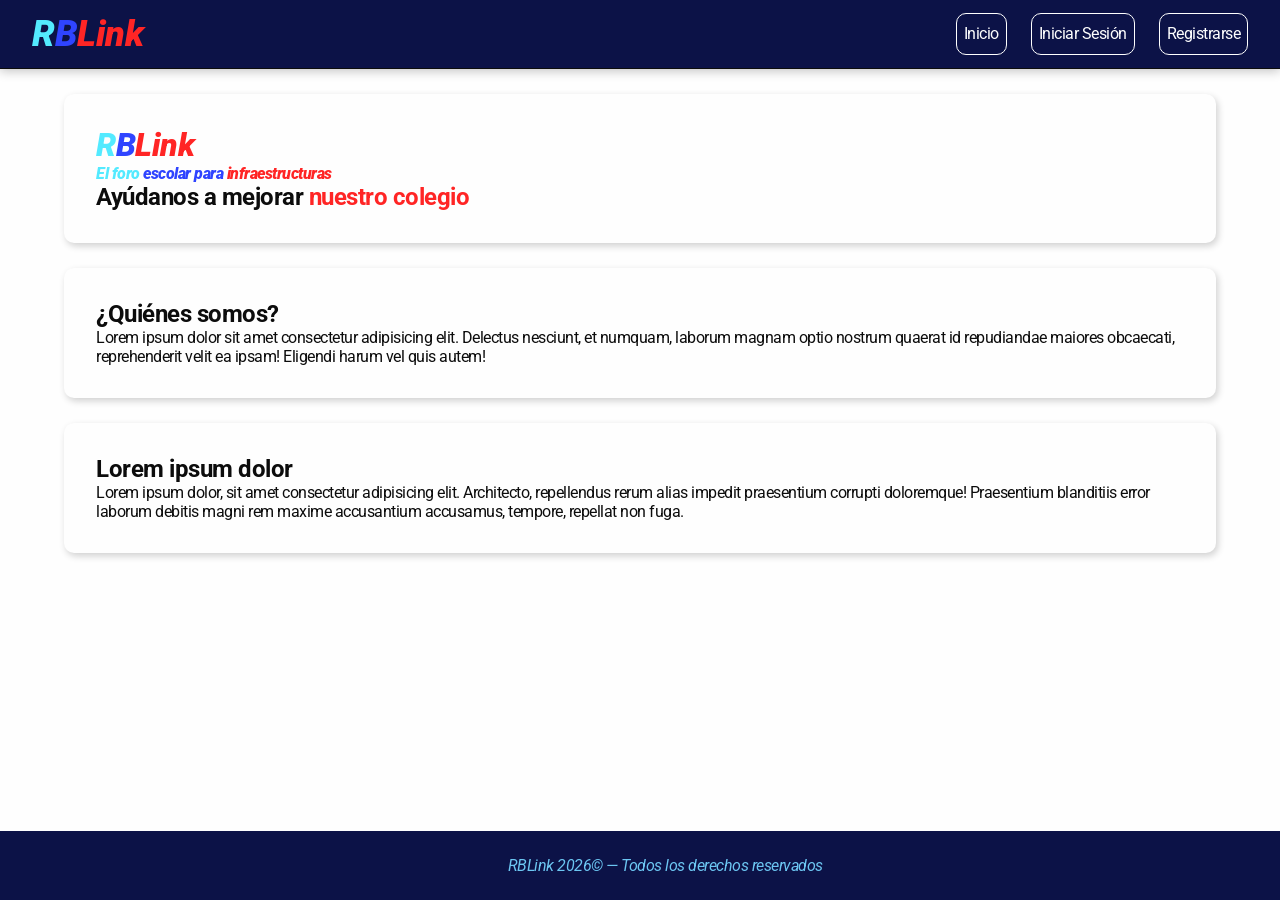
==== index.html @ 2a509251 "By LevinArevaloo7" ====
<!DOCTYPE html>
<html lang="es">
	<head>
		<meta charset="UTF-8">
		<meta name="viewport" content="width=device-width, initial-scale=1.0">
		<meta name="description" content="La plataforma definitiva para avisos de infraestructura.">
		<title>RBLink | La web definitiva</title>
		<link rel="stylesheet" href="https://fonts.googleapis.com/css2?family=Material+Symbols+Outlined:opsz,wght,FILL,GRAD@20..48,100..700,0..1,-50..200&icon_names=chat_info" />
		<link rel="stylesheet" href="/static/css/animations.css">
		<link rel="stylesheet" href="/static/css/colorset.css">
		<link rel="stylesheet" href="/static/css/style.css">
	</head>
	<body>
		<nav>
			<a href="#" class="name"><span class="rblink"><span class="r">R</span><span class="b">B</span><span class="link">Link</span></span></a>
			<div>
				<a href="#">Inicio</a>
				<a href="/login">Iniciar Sesión</a>
				<a href="/registro">Registrarse</a>
			</div>
		</nav>
		<header>
			<h1 class="nameH"><span class="rblink"><span class="r">R</span><span class="b">B</span><span class="link">Link</span></span>
			</h1>
			<h4><span class="rblink"><span class="r">El foro </span><span class="b">escolar para </span><span class="link">infraestructuras</span></span>
			</h4>
			<h2>Ayúdanos a mejorar <span>nuestro colegio</span></h2>
		</header>
		<section>
			<h2>¿Quiénes somos?</h2>
			<p>Lorem ipsum dolor sit amet consectetur adipisicing elit. Delectus nesciunt, et numquam, laborum magnam optio nostrum quaerat id repudiandae maiores obcaecati, reprehenderit velit ea ipsam! Eligendi harum vel quis autem!</p>
		</section>
		<section>
			<h2>Lorem ipsum dolor</h2>
			<p>Lorem ipsum dolor, sit amet consectetur adipisicing elit. Architecto, repellendus rerum alias impedit praesentium corrupti doloremque! Praesentium blanditiis error laborum debitis magni rem maxime accusantium accusamus, tempore, repellat non fuga.</p>
		</section>
		<footer>RBLink 2026&copy; — Todos los derechos reservados</footer>
	</body>
</html>
---- static/css/animations.css ----
@keyframes r {
	from {transform: translate(-15px, -25px) rotate(45deg) scale(0.45); filter: blur(15px);}
}

@keyframes b {
	from {transform: translate(05px, -25px) rotate(-30deg) scale(0.45); filter: blur(15px);}
}

@keyframes link {
	from {transform: translate(25px, -25px) rotate(-50deg) scale(0.45); filter: blur(15px);} 
}

@keyframes header {
	from {transform: translate(-75px, -20px) scale(0.5); filter: brightness(750%) blur(25px);}
}


nav .name {
	display: inline-block;
	position: relative;
	animation: header 2s cubic-bezier(.72,.47,.2,.89);
}

.nameH .rblink .r {
	display: inline-block;
	position: relative;
	animation: r 2s cubic-bezier(.83,.32,.06,.97);
}

.nameH .rblink .b {
	display: inline-block;
	position: relative;
	animation: b 2s cubic-bezier(.83,.32,.06,.97);
}

.nameH .rblink .link {
	display: inline-block;
	position: relative;
	animation: link 2s cubic-bezier(.83,.32,.06,.97);
}
---- static/css/colorset.css ----
:root {
	--w         : #fefefe;
	--b         : #0c0c0c;
	--rojo      : #ff2525;
	--azul      : #2f44ff;
	--celeste   : #53eaff;
	--azulfondo : #0c1247;
	--rojop     : #ffb0b0;
	--gris      : #606060;
	--celeste2  : #6cc6f2;
	--azulbb    : #6184e2;
}

* {
	color: var(--b);
}

body {
	background-color: var(--w);
}

nav {
	background-color: var(--azulfondo);
	box-shadow: 0px 2px 10px #0c0c0c40;
}

nav a {
	color: var(--w);
}

.r {
	color: var(--celeste);
}

.b {
	color: var(--azul);
}

.link {
	color: var(--rojo);
}

nav div a {
	border: 1px solid;
}

nav div a:hover {
	border: 1px solid;
	background-color: var(--azul);
	color: var(--w);
}

header, section {
	background-color: var(--w);
	box-shadow: 2px 3px 7px #0c0c0c30;
}

header h2 span {
	color: var(--rojo);
}

.input::placeholder, select:invalid, select:valid, option {
  color: var(--celeste2);
}

.input:focus,
.select:focus {
  outline: 2px solid var(--celeste2);
  border-color: transparent;
}

footer {
	background-color: var(--azulfondo);
	color: var(--celeste2);
}
---- static/css/style.css ----
@import url('https://fonts.googleapis.com/css2?family=Roboto:ital,wght@0,100..900;1,100..900&display=swap');

* {
	margin: 0;
	padding: 0;
	text-decoration: none;
	transition: all .2s;
	font-family: roboto, sans-serif;
	letter-spacing: -0.5px;
}

.material-symbols-outlined {
  font-variation-settings:
  'FILL' 0,
  'wght' 600,
  'GRAD' 0,
  'opsz' 48
}

nav {
	display: flex;
	justify-content: space-between;
	padding: 1% 2.5%;
	border-bottom: 1px solid #0c0c0c;
}

nav .name {
	display: flex;
	align-items: center;
	font-size: 36px;
}

nav div {
	display: flex;
	gap: 24px;
}

nav div a {
	padding: 7.5px;
	border-radius: 10px;
	align-content: center;
	font-size: 16px;
	padding: 7px;
}

.rblink {
	font-style: italic;
	font-weight: 900;
	-webkit-user-select: none;
	user-select: none;
}

header, section {
	padding: 2.5%;
	width: 85%;
	margin: 25px auto;
	border-radius: 10px;
}

footer {
	font-style: italic;
	padding: 25px;
	position: fixed;
	width: 100%;
	bottom: 0px;
	text-align: center;
}
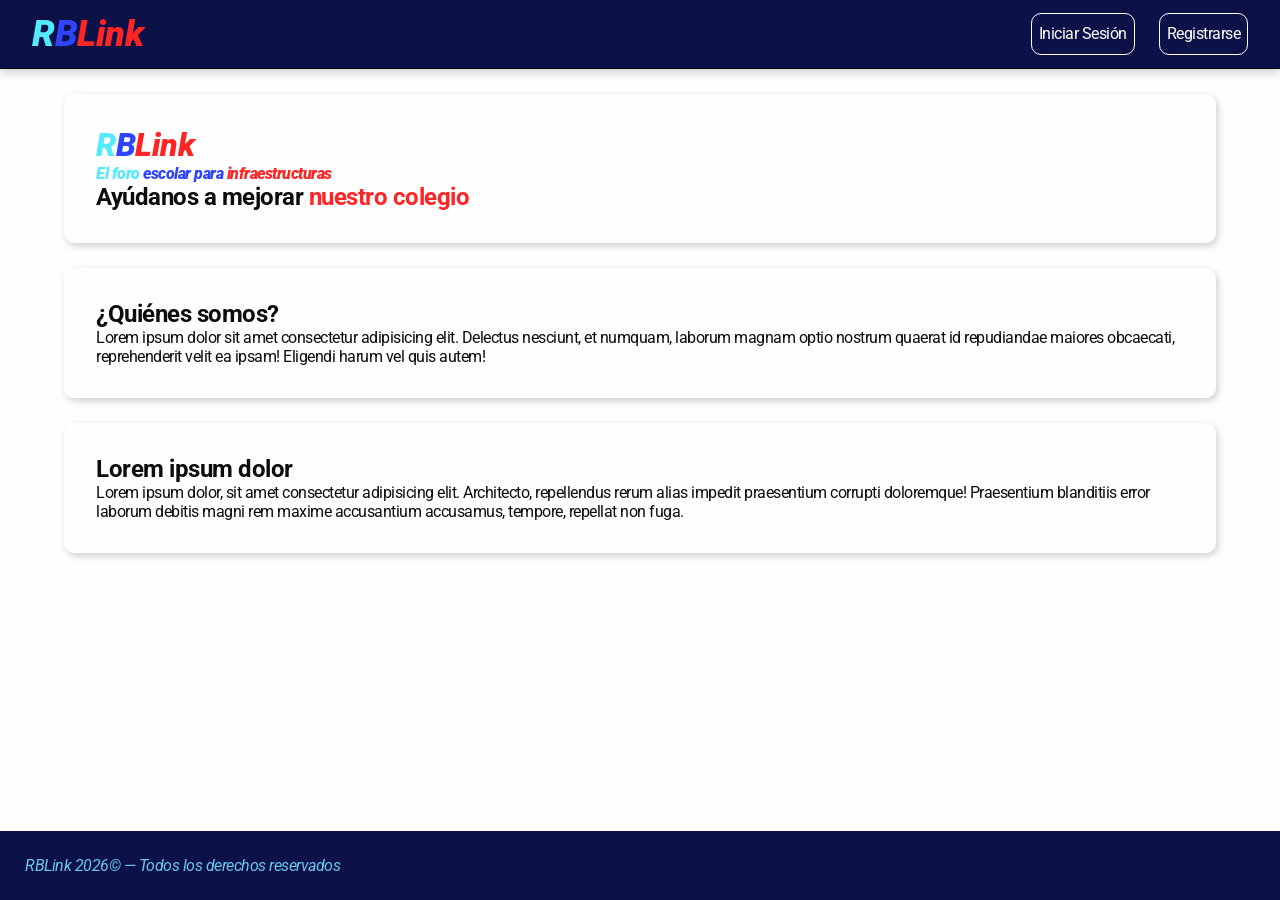
==== commit f304628e: "Saray y los cambios dramáticos" ====
--- a/index.html
+++ b/index.html
@@ -14,7 +14,6 @@
 		<nav>
 			<a href="#" class="name"><span class="rblink"><span class="r">R</span><span class="b">B</span><span class="link">Link</span></span></a>
 			<div>
-				<a href="#">Inicio</a>
 				<a href="/login">Iniciar Sesión</a>
 				<a href="/registro">Registrarse</a>
 			</div>
--- a/static/css/animations.css
+++ b/static/css/animations.css
@@ -18,23 +18,23 @@
 nav .name {
 	display: inline-block;
 	position: relative;
-	animation: header 2s cubic-bezier(.72,.47,.2,.89);
+	animation: header 1s cubic-bezier(.72,.47,.2,.89);
 }
 
 .nameH .rblink .r {
 	display: inline-block;
 	position: relative;
-	animation: r 2s cubic-bezier(.83,.32,.06,.97);
+	animation: r 1s cubic-bezier(.83,.32,.06,.97);
 }
 
 .nameH .rblink .b {
 	display: inline-block;
 	position: relative;
-	animation: b 2s cubic-bezier(.83,.32,.06,.97);
+	animation: b 1s cubic-bezier(.83,.32,.06,.97);
 }
 
 .nameH .rblink .link {
 	display: inline-block;
 	position: relative;
-	animation: link 2s cubic-bezier(.83,.32,.06,.97);
+	animation: link 1s cubic-bezier(.83,.32,.06,.97);
 }
--- a/static/css/style.css
+++ b/static/css/style.css
@@ -36,7 +36,6 @@
 }
 
 nav div a {
-	padding: 7.5px;
 	border-radius: 10px;
 	align-content: center;
 	font-size: 16px;
@@ -63,5 +62,4 @@
 	position: fixed;
 	width: 100%;
 	bottom: 0px;
-	text-align: center;
 }
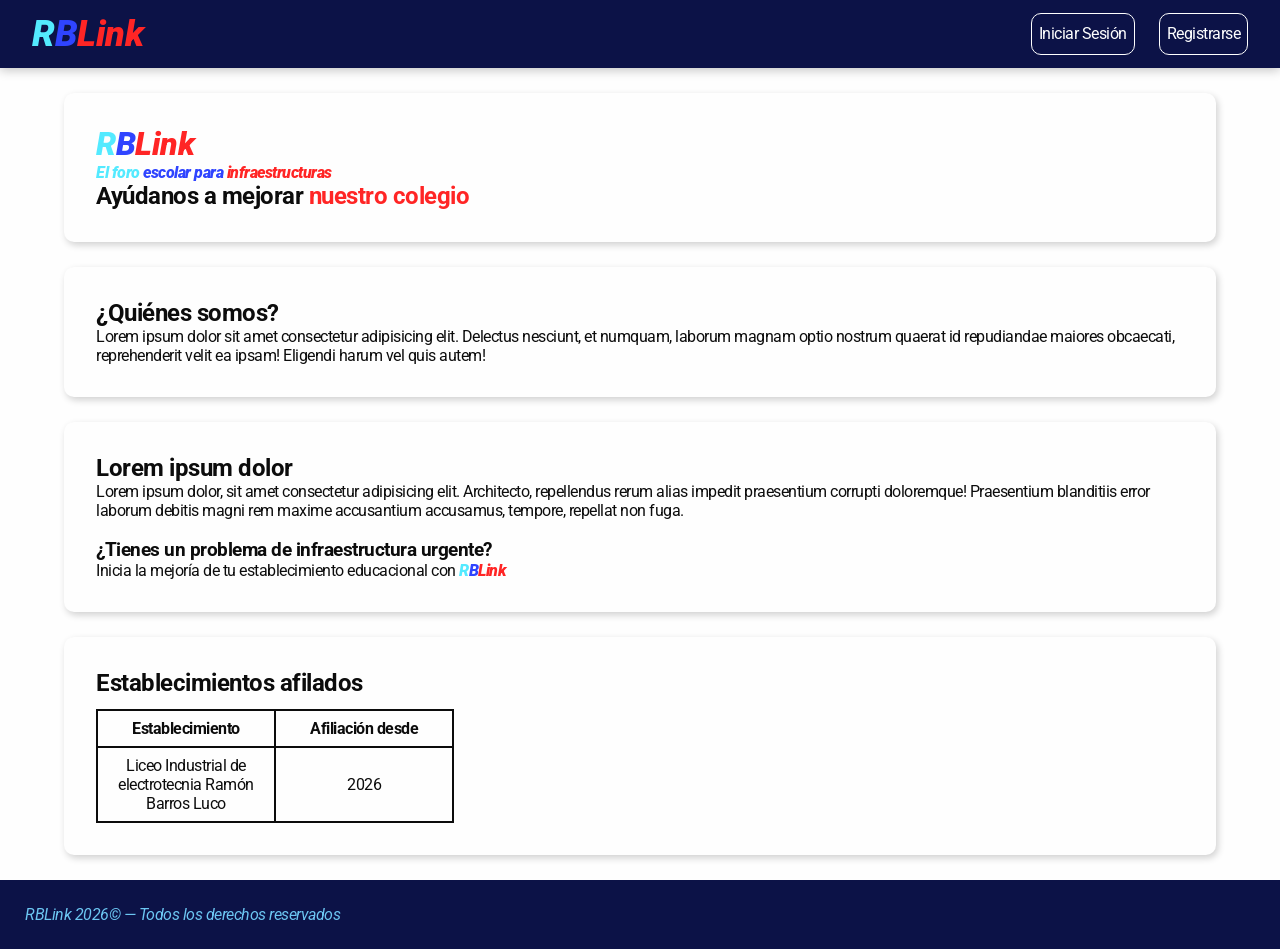
==== commit 8f154555: "v0.yanose by Saray" ====
--- a/index.html
+++ b/index.html
@@ -1,27 +1,27 @@
 <!DOCTYPE html>
-<html lang="es">
+<html lang='es'>
 	<head>
-		<meta charset="UTF-8">
-		<meta name="viewport" content="width=device-width, initial-scale=1.0">
-		<meta name="description" content="La plataforma definitiva para avisos de infraestructura.">
+		<meta charset='UTF-8'>
+		<meta name='viewport' content='width=device-width, initial-scale=1.0'>
+		<meta name='description' content='La plataforma definitiva para avisos de infraestructura.'>
 		<title>RBLink | La web definitiva</title>
-		<link rel="stylesheet" href="https://fonts.googleapis.com/css2?family=Material+Symbols+Outlined:opsz,wght,FILL,GRAD@20..48,100..700,0..1,-50..200&icon_names=chat_info" />
-		<link rel="stylesheet" href="/static/css/animations.css">
-		<link rel="stylesheet" href="/static/css/colorset.css">
-		<link rel="stylesheet" href="/static/css/style.css">
+		<link rel='stylesheet' href='https://fonts.googleapis.com/css2?family=Material+Symbols+Outlined:opsz,wght,FILL,GRAD@20..48,100..700,0..1,-50..200&icon_names=chat_info' />
+		<link rel='stylesheet' href='/static/css/animations.css'>
+		<link rel='stylesheet' href='/static/css/colorset.css'>
+		<link rel='stylesheet' href='/static/css/style.css'>
 	</head>
 	<body>
 		<nav>
-			<a href="#" class="name"><span class="rblink"><span class="r">R</span><span class="b">B</span><span class="link">Link</span></span></a>
+			<a href='#' class='name'><span class='rblink'><span class='r'>R</span><span class='b'>B</span><span class='link'>Link</span></span></a>
 			<div>
-				<a href="/login">Iniciar Sesión</a>
-				<a href="/registro">Registrarse</a>
+				<a href='/login'>Iniciar Sesión</a>
+				<a href='/registro'>Registrarse</a>
 			</div>
 		</nav>
 		<header>
-			<h1 class="nameH"><span class="rblink"><span class="r">R</span><span class="b">B</span><span class="link">Link</span></span>
+			<h1 class='nameH'><span class='rblink'><span class='r'>R</span><span class='b'>B</span><span class='link'>Link</span></span>
 			</h1>
-			<h4><span class="rblink"><span class="r">El foro </span><span class="b">escolar para </span><span class="link">infraestructuras</span></span>
+			<h4><span class='rblink'><span class='r'>El foro </span><span class='b'>escolar para </span><span class='link'>infraestructuras</span></span>
 			</h4>
 			<h2>Ayúdanos a mejorar <span>nuestro colegio</span></h2>
 		</header>
@@ -32,6 +32,24 @@
 		<section>
 			<h2>Lorem ipsum dolor</h2>
 			<p>Lorem ipsum dolor, sit amet consectetur adipisicing elit. Architecto, repellendus rerum alias impedit praesentium corrupti doloremque! Praesentium blanditiis error laborum debitis magni rem maxime accusantium accusamus, tempore, repellat non fuga.</p>
+			<br>
+			<h3>¿Tienes un problema de infraestructura urgente?</h3>
+			<p>Inicia la mejoría de tu establecimiento educacional con <span class='rblink'><span class='r'>R</span><span class='b'>B</span><span class='link'>Link</span></span></p>
+		</section>
+		<section>
+			<h2>Establecimientos afilados</h2>
+			<table>
+				<thead>
+					<th>Establecimiento</th>
+					<th>Afiliación desde</th>
+				</thead>
+				<tbody>
+					<tr>
+						<td>Liceo Industrial de electrotecnia Ramón Barros Luco</td>
+						<td>2026</td>
+					</tr>
+				</tbody>
+			</table>
 		</section>
 		<footer>RBLink 2026&copy; — Todos los derechos reservados</footer>
 	</body>
--- a/static/css/style.css
+++ b/static/css/style.css
@@ -17,11 +17,14 @@
   'opsz' 48
 }
 
+body {
+	overflow-x: hidden;
+}
+
 nav {
 	display: flex;
 	justify-content: space-between;
 	padding: 1% 2.5%;
-	border-bottom: 1px solid #0c0c0c;
 }
 
 nav .name {
@@ -56,10 +59,23 @@
 	border-radius: 10px;
 }
 
+section table {
+	margin-top: 12px;
+	border: 2px solid;
+	border-collapse: collapse;
+	border-radius: 1px;
+}
+
+section th, td {
+	border: 2px solid;
+	padding: 8px;
+	text-align: center;
+	width: 160px;
+}
+
 footer {
 	font-style: italic;
 	padding: 25px;
-	position: fixed;
 	width: 100%;
 	bottom: 0px;
 }
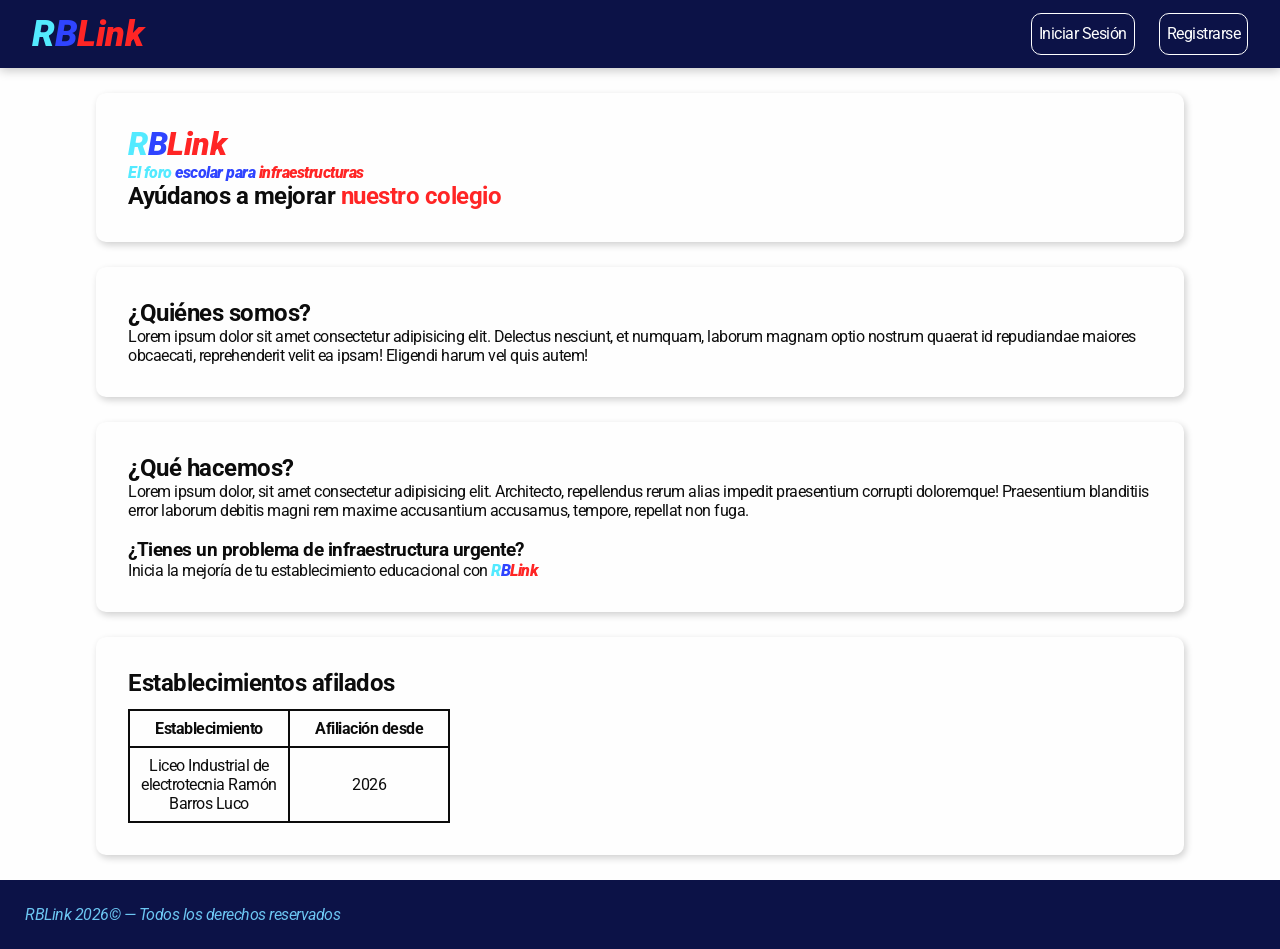
==== commit d461afd5: "v0.0.nosé by Saray" ====
--- a/index.html
+++ b/index.html
@@ -30,7 +30,7 @@
 			<p>Lorem ipsum dolor sit amet consectetur adipisicing elit. Delectus nesciunt, et numquam, laborum magnam optio nostrum quaerat id repudiandae maiores obcaecati, reprehenderit velit ea ipsam! Eligendi harum vel quis autem!</p>
 		</section>
 		<section>
-			<h2>Lorem ipsum dolor</h2>
+			<h2>¿Qué hacemos?</h2>
 			<p>Lorem ipsum dolor, sit amet consectetur adipisicing elit. Architecto, repellendus rerum alias impedit praesentium corrupti doloremque! Praesentium blanditiis error laborum debitis magni rem maxime accusantium accusamus, tempore, repellat non fuga.</p>
 			<br>
 			<h3>¿Tienes un problema de infraestructura urgente?</h3>
--- a/static/css/colorset.css
+++ b/static/css/colorset.css
@@ -59,14 +59,52 @@
 	color: var(--rojo);
 }
 
+label {
+	color: var(--b);
+}
+
+input, select, textarea {
+	border: 1px solid #d5d9ea;
+	background-color: white;
+	color: var(--b);
+}
+
+input::placeholder, textarea::placeholder {
+	color: #7c8aa6;
+}
+
 .input::placeholder, select:invalid, select:valid, option {
   color: var(--celeste2);
 }
 
-.input:focus,
-.select:focus {
+.titulo p, .registro p, .campo p {
+	color: var(--b);
+}
+
+.input:focus, .select:focus {
   outline: 2px solid var(--celeste2);
   border-color: transparent;
+}
+
+.input {
+	border: 1px solid #0c124726;
+	background-color: var(--w);
+	color: var(--b);
+}
+
+.btniniciar {
+	background: linear-gradient(135deg, var(--azul), var(--azulbb));
+	color: var(--w);
+}
+
+.new-report {
+	background-color: var(--azul);
+	color: white;
+	box-shadow: 0 5px 15px #2f44ff40;
+}
+
+.error-msg {
+	color: var(--rojo);
 }
 
 footer {
--- a/static/css/style.css
+++ b/static/css/style.css
@@ -4,6 +4,7 @@
 	margin: 0;
 	padding: 0;
 	text-decoration: none;
+	box-sizing: border-box;
 	transition: all .2s;
 	font-family: roboto, sans-serif;
 	letter-spacing: -0.5px;
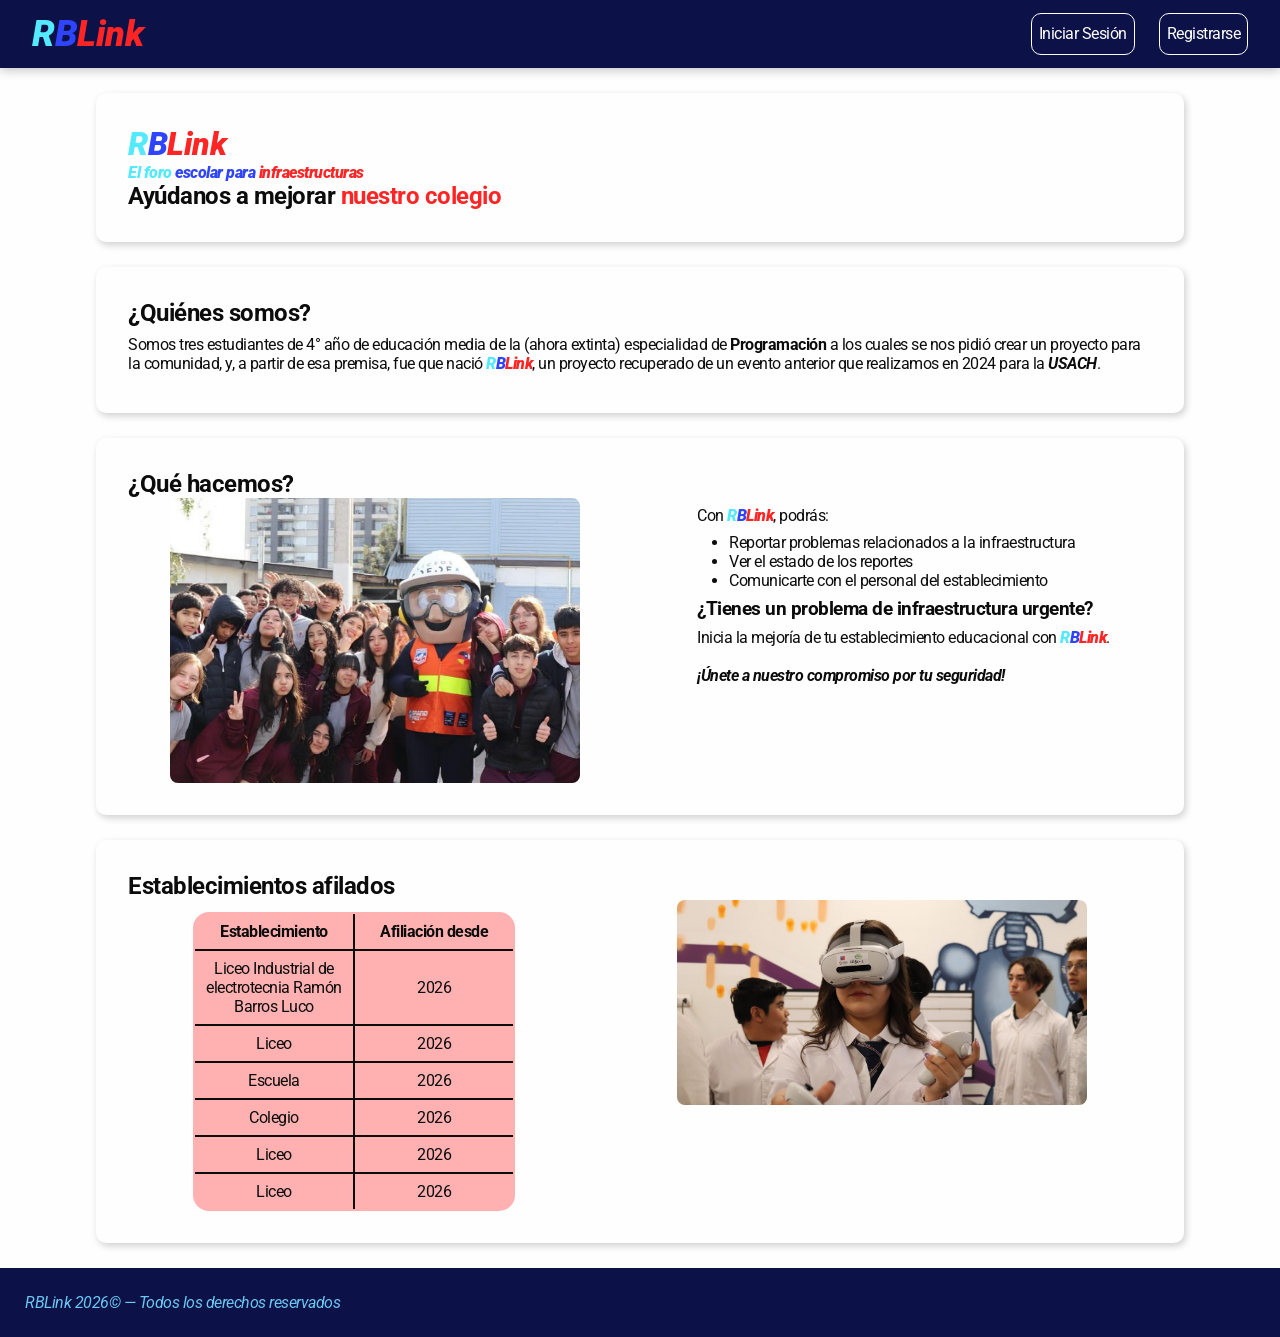
==== commit 50483f43: "Mejora de index by Saray" ====
--- a/index.html
+++ b/index.html
@@ -27,29 +27,56 @@
 		</header>
 		<section>
 			<h2>¿Quiénes somos?</h2>
-			<p>Lorem ipsum dolor sit amet consectetur adipisicing elit. Delectus nesciunt, et numquam, laborum magnam optio nostrum quaerat id repudiandae maiores obcaecati, reprehenderit velit ea ipsam! Eligendi harum vel quis autem!</p>
+			<p>Somos tres estudiantes de 4° año de educación media de la (ahora extinta) especialidad de <b>Programación</b> a los cuales se nos pidió crear un proyecto para la comunidad, y, a partir de esa premisa, fue que nació <span class='rblink'><span class='r'>R</span><span class='b'>B</span><span class='link'>Link</span></span>, un proyecto recuperado de un evento anterior que realizamos en 2024 para la <b><i><abbr title='Universidad de Santiago de Chile'>USACH</abbr></i></b>.</p>
 		</section>
 		<section>
 			<h2>¿Qué hacemos?</h2>
-			<p>Lorem ipsum dolor, sit amet consectetur adipisicing elit. Architecto, repellendus rerum alias impedit praesentium corrupti doloremque! Praesentium blanditiis error laborum debitis magni rem maxime accusantium accusamus, tempore, repellat non fuga.</p>
-			<br>
-			<h3>¿Tienes un problema de infraestructura urgente?</h3>
-			<p>Inicia la mejoría de tu establecimiento educacional con <span class='rblink'><span class='r'>R</span><span class='b'>B</span><span class='link'>Link</span></span></p>
+			<div class='textoIm'>
+				<img src="./static/img/RBLink7.png" alt="">
+				<div class='texto'>
+					<p>Con <span class='rblink'><span class='r'>R</span><span class='b'>B</span><span class='link'>Link</span></span>, podrás:</p>
+					<ul>
+						<li>Reportar problemas relacionados a la infraestructura</li>
+						<li>Ver el estado de los reportes</li>
+						<li>Comunicarte con el personal del establecimiento</li>
+					</ul>
+					<h3>¿Tienes un problema de infraestructura urgente?</h3>
+					<p>Inicia la mejoría de tu establecimiento educacional con <span class='rblink'><span class='r'>R</span><span class='b'>B</span><span class='link'>Link</span></span>.<br><br><b><i>¡Únete a nuestro compromiso por tu seguridad!</i></b></p>
+				</div>
+			</div>
 		</section>
 		<section>
 			<h2>Establecimientos afilados</h2>
-			<table>
-				<thead>
-					<th>Establecimiento</th>
-					<th>Afiliación desde</th>
-				</thead>
-				<tbody>
-					<tr>
-						<td>Liceo Industrial de electrotecnia Ramón Barros Luco</td>
-						<td>2026</td>
-					</tr>
-				</tbody>
-			</table>
+			<div class='textoIm'> 
+				<table>
+					<thead>
+						<th>Establecimiento</th>
+						<th>Afiliación desde</th>
+					</thead>
+					<tbody>
+						<tr>
+							<td>Liceo Industrial de electrotecnia Ramón Barros Luco</td><td>2026</td>
+						</tr>
+						<tr>
+							<td>Liceo</td><td>2026</td>
+						</tr>
+						<tr>
+							<td>Escuela</td>
+							<td>2026</td>
+						</tr>
+						<tr>
+							<td>Colegio</td><td>2026</td>
+						</tr>
+						<tr>
+							<td>Liceo</td><td>2026</td>
+						</tr>
+						<tr>
+							<td>Liceo</td><td>2026</td>
+						</tr>
+					</tbody>
+				</table>
+				<img src='/static/img/RBLink3.png'>
+			</div>
 		</section>
 		<footer>RBLink 2026&copy; — Todos los derechos reservados</footer>
 	</body>
--- a/static/css/colorset.css
+++ b/static/css/colorset.css
@@ -107,6 +107,10 @@
 	color: var(--rojo);
 }
 
+section table {
+	background-color: var(--rojop)
+}
+
 footer {
 	background-color: var(--azulfondo);
 	color: var(--celeste2);
--- a/static/css/style.css
+++ b/static/css/style.css
@@ -8,6 +8,18 @@
 	transition: all .2s;
 	font-family: roboto, sans-serif;
 	letter-spacing: -0.5px;
+}
+
+ol, ul {
+	margin: .5rem 0;
+}
+
+li {
+	margin-left: 2rem;
+}
+
+p {
+	margin: .5rem 0;
 }
 
 .material-symbols-outlined {
@@ -60,11 +72,25 @@
 	border-radius: 10px;
 }
 
+img {
+	width: 40%;
+	height: 40%;
+	border-radius: .5rem;
+}
+
+.textoIm {
+	display: flex;
+	flex-flow: row wrap;
+	justify-content: space-around;
+	gap: 2rem;
+}
+
 section table {
 	margin-top: 12px;
+	border-collapse: collapse;
 	border: 2px solid;
-	border-collapse: collapse;
-	border-radius: 1px;
+	border-radius: 1rem;
+	overflow: hidden;
 }
 
 section th, td {
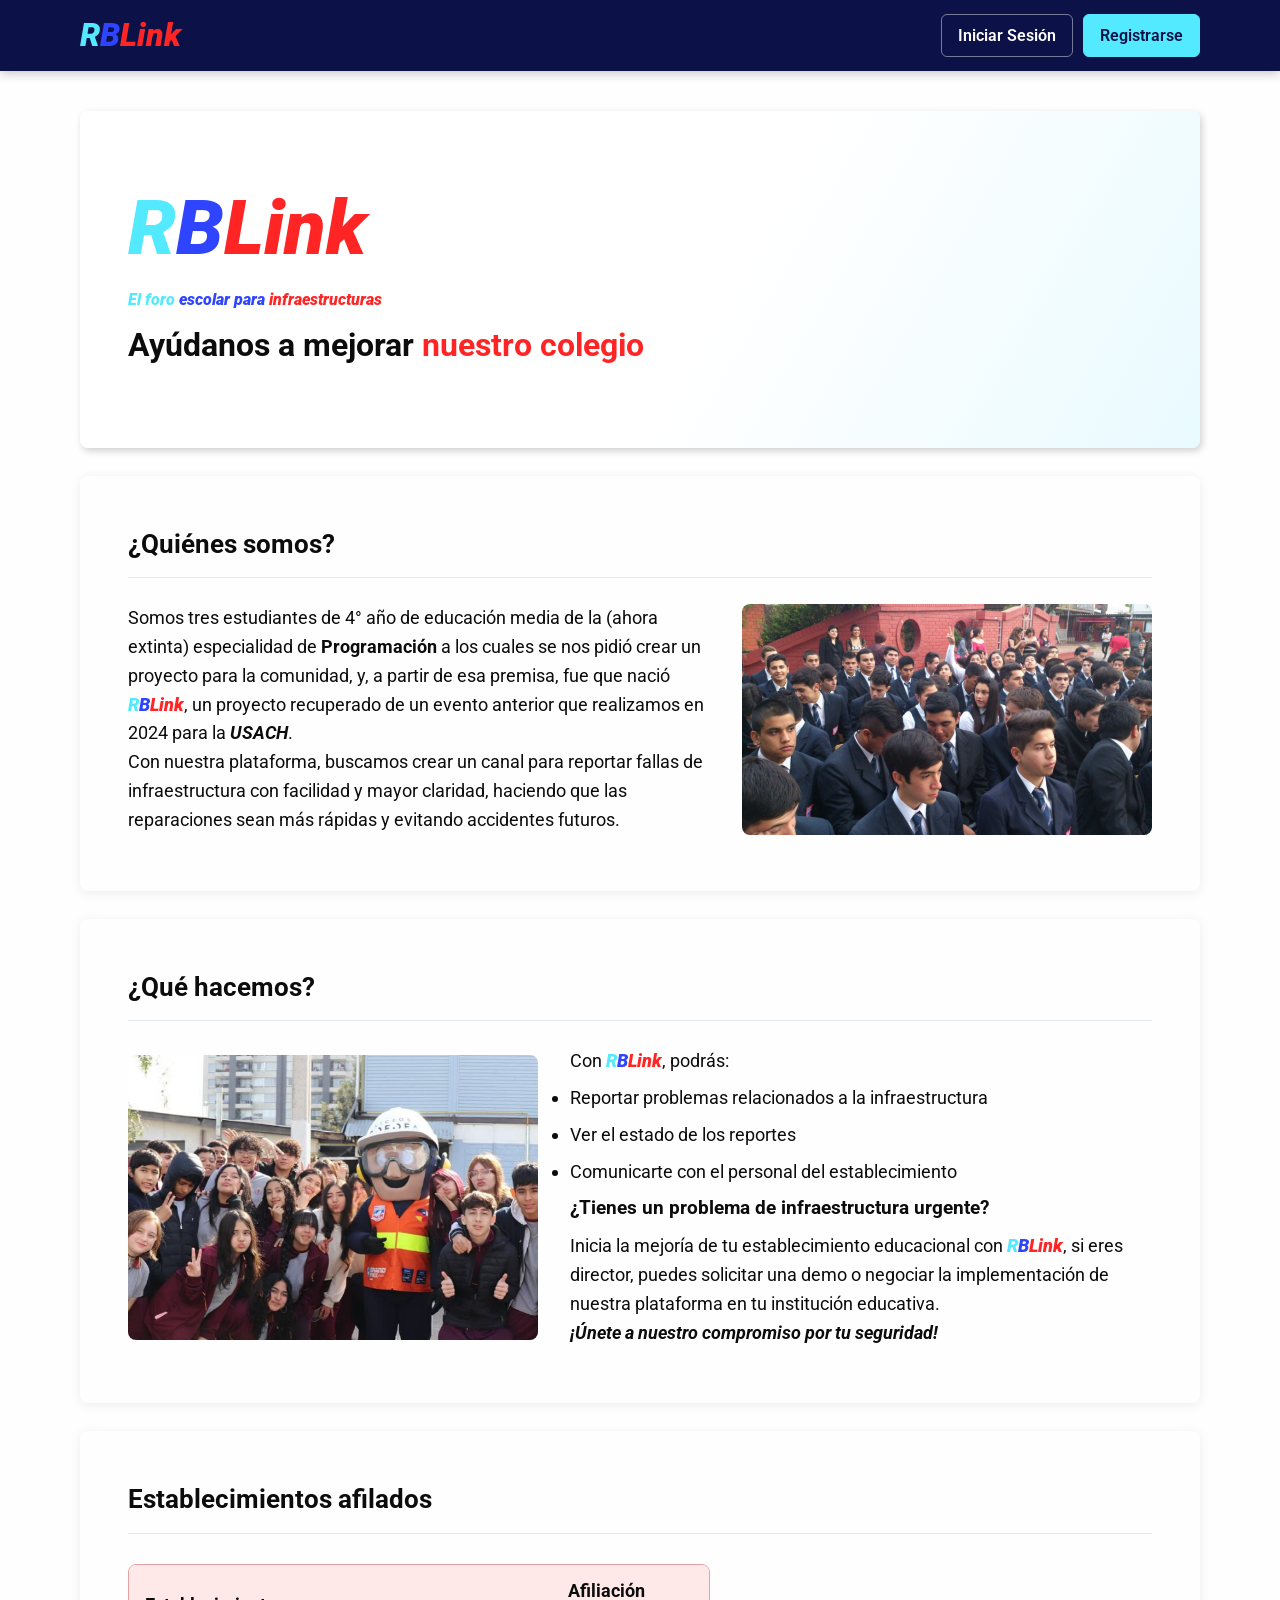
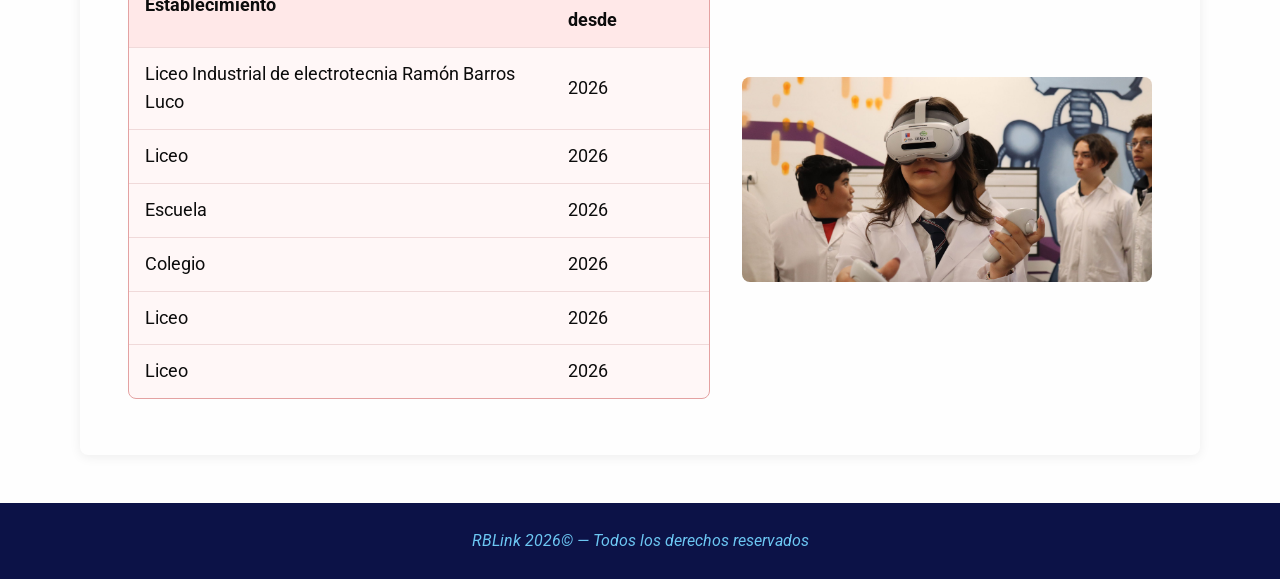
==== commit afd4ad9e: "Ajustes en index by Saray" ====
--- a/index.html
+++ b/index.html
@@ -10,8 +10,8 @@
 		<link rel='stylesheet' href='/static/css/colorset.css'>
 		<link rel='stylesheet' href='/static/css/style.css'>
 	</head>
-	<body>
-		<nav>
+	<body class='landing-page'>
+		<nav aria-label='Navegación principal'>
 			<a href='#' class='name'><span class='rblink'><span class='r'>R</span><span class='b'>B</span><span class='link'>Link</span></span></a>
 			<div>
 				<a href='/login'>Iniciar Sesión</a>
@@ -27,7 +27,10 @@
 		</header>
 		<section>
 			<h2>¿Quiénes somos?</h2>
-			<p>Somos tres estudiantes de 4° año de educación media de la (ahora extinta) especialidad de <b>Programación</b> a los cuales se nos pidió crear un proyecto para la comunidad, y, a partir de esa premisa, fue que nació <span class='rblink'><span class='r'>R</span><span class='b'>B</span><span class='link'>Link</span></span>, un proyecto recuperado de un evento anterior que realizamos en 2024 para la <b><i><abbr title='Universidad de Santiago de Chile'>USACH</abbr></i></b>.</p>
+			<div class='textoIm'>
+				<p>Somos tres estudiantes de 4° año de educación media de la (ahora extinta) especialidad de <b>Programación</b> a los cuales se nos pidió crear un proyecto para la comunidad, y, a partir de esa premisa, fue que nació <span class='rblink'><span class='r'>R</span><span class='b'>B</span><span class='link'>Link</span></span>, un proyecto recuperado de un evento anterior que realizamos en 2024 para la <b><i><abbr title='Universidad de Santiago de Chile'>USACH</abbr></i></b>.<br>Con nuestra plataforma, buscamos crear un canal para reportar fallas de infraestructura con facilidad y mayor claridad, haciendo que las reparaciones sean más rápidas y evitando accidentes futuros.</p>
+				<img src='./static/img/RBLink2.png'>
+			</div>
 		</section>
 		<section>
 			<h2>¿Qué hacemos?</h2>
@@ -41,7 +44,7 @@
 						<li>Comunicarte con el personal del establecimiento</li>
 					</ul>
 					<h3>¿Tienes un problema de infraestructura urgente?</h3>
-					<p>Inicia la mejoría de tu establecimiento educacional con <span class='rblink'><span class='r'>R</span><span class='b'>B</span><span class='link'>Link</span></span>.<br><br><b><i>¡Únete a nuestro compromiso por tu seguridad!</i></b></p>
+					<p>Inicia la mejoría de tu establecimiento educacional con <span class='rblink'><span class='r'>R</span><span class='b'>B</span><span class='link'>Link</span></span>, si eres director, puedes solicitar una demo o negociar la implementación de nuestra plataforma en tu institución educativa.<br><b><i>¡Únete a nuestro compromiso por tu seguridad!</i></b></p>
 				</div>
 			</div>
 		</section>
--- a/static/css/animations.css
+++ b/static/css/animations.css
@@ -1,40 +1,67 @@
 @keyframes r {
-	from {transform: translate(-15px, -25px) rotate(45deg) scale(0.45); filter: blur(15px);}
+	from {
+		transform: translate(-15px, -25px) rotate(45deg) scale(0.45);
+		filter: blur(15px);
+	}
 }
 
 @keyframes b {
-	from {transform: translate(05px, -25px) rotate(-30deg) scale(0.45); filter: blur(15px);}
+	from {
+		transform: translate(05px, -25px) rotate(-30deg) scale(0.45);
+		filter: blur(15px);
+	}
 }
 
 @keyframes link {
-	from {transform: translate(25px, -25px) rotate(-50deg) scale(0.45); filter: blur(15px);} 
+	from {
+		transform: translate(25px, -25px) rotate(-50deg) scale(0.45);
+		filter: blur(15px);
+	}
 }
 
 @keyframes header {
-	from {transform: translate(-75px, -20px) scale(0.5); filter: brightness(750%) blur(25px);}
+	from {
+		transform: translate(-75px, -20px) scale(0.5);
+		filter: brightness(750%) blur(25px);
+	}
 }
 
+@keyframes images {
+	from {
+		transform: translateY(10px);
+		opacity: 0%;
+	}
+
+	to {
+		transform: translateY(0px);
+		opacity: 100%;
+	}
+}
 
 nav .name {
 	display: inline-block;
 	position: relative;
-	animation: header 1s cubic-bezier(.72,.47,.2,.89);
+	animation: header 1s cubic-bezier(.72, .47, .2, .89);
 }
 
 .nameH .rblink .r {
 	display: inline-block;
 	position: relative;
-	animation: r 1s cubic-bezier(.83,.32,.06,.97);
+	animation: r 1s cubic-bezier(.83, .32, .06, .97);
 }
 
 .nameH .rblink .b {
 	display: inline-block;
 	position: relative;
-	animation: b 1s cubic-bezier(.83,.32,.06,.97);
+	animation: b 1s cubic-bezier(.83, .32, .06, .97);
 }
 
 .nameH .rblink .link {
 	display: inline-block;
 	position: relative;
-	animation: link 1s cubic-bezier(.83,.32,.06,.97);
+	animation: link 1s cubic-bezier(.83, .32, .06, .97);
 }
+
+img {
+	animation: images 2s;
+}
--- a/static/css/style.css
+++ b/static/css/style.css
@@ -5,9 +5,9 @@
 	padding: 0;
 	text-decoration: none;
 	box-sizing: border-box;
-	transition: all .2s;
+	transition: none;
 	font-family: roboto, sans-serif;
-	letter-spacing: -0.5px;
+	letter-spacing: 0;
 }
 
 ol, ul {
@@ -18,8 +18,9 @@
 	margin-left: 2rem;
 }
 
-p {
+p, li, table {
 	margin: .5rem 0;
+	font-size: 1.125rem;
 }
 
 .material-symbols-outlined {
@@ -37,25 +38,61 @@
 nav {
 	display: flex;
 	justify-content: space-between;
-	padding: 1% 2.5%;
+	align-items: center;
+	flex-wrap: wrap;
+	gap: 12px;
+	padding: 12px clamp(16px, 5vw, 72px);
 }
 
 nav .name {
 	display: flex;
 	align-items: center;
-	font-size: 36px;
+	flex-shrink: 0;
+	font-size: 32px;
 }
 
 nav div {
 	display: flex;
-	gap: 24px;
+	align-items: center;
+	flex-wrap: wrap;
+	gap: 10px;
 }
 
 nav div a {
-	border-radius: 10px;
+	min-height: 40px;
+	border-radius: 8px;
 	align-content: center;
 	font-size: 16px;
-	padding: 7px;
+	padding: 8px 14px;
+	font-weight: 600;
+}
+
+nav div a, button, input, select, textarea, .new-report, .quick-card, .profile-button, .logout-button {
+	transition: color .18s ease, background-color .18s ease, border-color .18s ease, box-shadow .18s ease, transform .18s ease;
+}
+
+a:focus-visible, button:focus-visible, input:focus-visible, select:focus-visible, textarea:focus-visible {
+	outline: 3px solid var(--celeste2);
+	outline-offset: 3px;
+}
+
+@media (max-width: 640px) {
+	nav {
+		padding: 10px 16px;
+	}
+
+	nav .name {
+		font-size: 27px;
+	}
+
+	nav div {
+		gap: 6px;
+	}
+
+	nav div a {
+		padding: 7px 10px;
+		font-size: 14px;
+	}
 }
 
 .rblink {
@@ -80,7 +117,7 @@
 
 .textoIm {
 	display: flex;
-	flex-flow: row wrap;
+	flex-direction: row;
 	justify-content: space-around;
 	gap: 2rem;
 }
@@ -105,4 +142,176 @@
 	padding: 25px;
 	width: 100%;
 	bottom: 0px;
+}
+
+.landing-page {
+	line-height: 1.6;
+}
+
+.landing-page nav {
+	position: sticky;
+	top: 0;
+	z-index: 10;
+	align-items: center;
+	padding: 10px max(24px, calc((100% - 1120px) / 2));
+}
+
+.landing-page nav .name {
+	font-size: 32px;
+}
+
+.landing-page nav div {
+	align-items: center;
+	gap: 10px;
+}
+
+.landing-page nav div a {
+	min-height: 42px;
+	padding: 8px 16px;
+	border-radius: 6px;
+	font-weight: 600;
+}
+
+.landing-page nav div a:first-child {
+	border-color: #ffffff70;
+}
+
+.landing-page nav div a:last-child {
+	border-color: var(--celeste);
+	background-color: var(--celeste);
+	color: var(--azulfondo);
+}
+
+.landing-page nav div a:hover {
+	transform: translateY(-1px);
+	background-color: var(--azul);
+	color: var(--w);
+}
+
+.landing-page nav a:focus-visible {
+	outline: 3px solid var(--celeste);
+	outline-offset: 3px;
+}
+
+.landing-page header,
+.landing-page section {
+	width: min(1120px, calc(100% - 48px));
+	margin: 28px auto;
+	padding: clamp(24px, 4vw, 48px);
+	border-radius: 8px;
+}
+
+.landing-page header {
+	margin-top: 40px;
+	padding-top: clamp(40px, 7vw, 76px);
+	padding-bottom: clamp(40px, 7vw, 76px);
+	background: linear-gradient(120deg, #ffffff 58%, #e9faff);
+}
+
+.landing-page .nameH {
+	font-size: clamp(48px, 7vw, 76px);
+	line-height: 1.1;
+}
+
+.landing-page header h4 {
+	margin: 16px 0 8px;
+	font-size: 16px;
+	font-weight: 700;
+}
+
+.landing-page header h2 {
+	font-size: clamp(22px, 3vw, 32px);
+}
+
+.landing-page section {
+	box-shadow: 0 2px 12px #0c0c0c12;
+}
+
+.landing-page section > h2 {
+	margin-bottom: 18px;
+	padding-bottom: 12px;
+	border-bottom: 1px solid #e3eaf1;
+	font-size: 26px;
+}
+
+.landing-page .textoIm {
+	align-items: center;
+	justify-content: space-between;
+}
+
+.landing-page .textoIm > img {
+	width: min(40%, 420px);
+	height: auto;
+	object-fit: cover;
+	border-radius: 8px;
+}
+
+.landing-page .texto {
+	flex: 1 1 340px;
+}
+
+.landing-page section table {
+	width: min(58%, 640px);
+	border: 1px solid #e4a2a2;
+	border-collapse: separate;
+	border-spacing: 0;
+	border-radius: 8px;
+	background-color: #fff7f7;
+}
+
+.landing-page section th,
+.landing-page section td {
+	width: auto;
+	padding: 12px 16px;
+	border: 0;
+	border-bottom: 1px solid #f0dada;
+	text-align: left;
+}
+
+.landing-page section th {
+	background-color: #ffe8e8;
+}
+
+.landing-page section tbody tr:last-child td {
+	border-bottom: 0;
+}
+
+.landing-page footer {
+	margin-top: 48px;
+	text-align: center;
+}
+
+@media (max-width: 640px) {
+	.landing-page nav {
+		padding: 10px 16px;
+	}
+
+	.landing-page nav .name {
+		font-size: 27px;
+	}
+
+	.landing-page nav div {
+		gap: 6px;
+	}
+
+	.landing-page nav div a {
+		padding: 7px 10px;
+		font-size: 14px;
+	}
+
+	.landing-page header,
+	.landing-page section {
+		width: calc(100% - 28px);
+		margin: 16px auto;
+		padding: 24px 20px;
+	}
+
+	.landing-page header {
+		margin-top: 20px;
+	}
+
+	.landing-page .textoIm > img,
+	.landing-page section table {
+		width: 100%;
+	}
 }
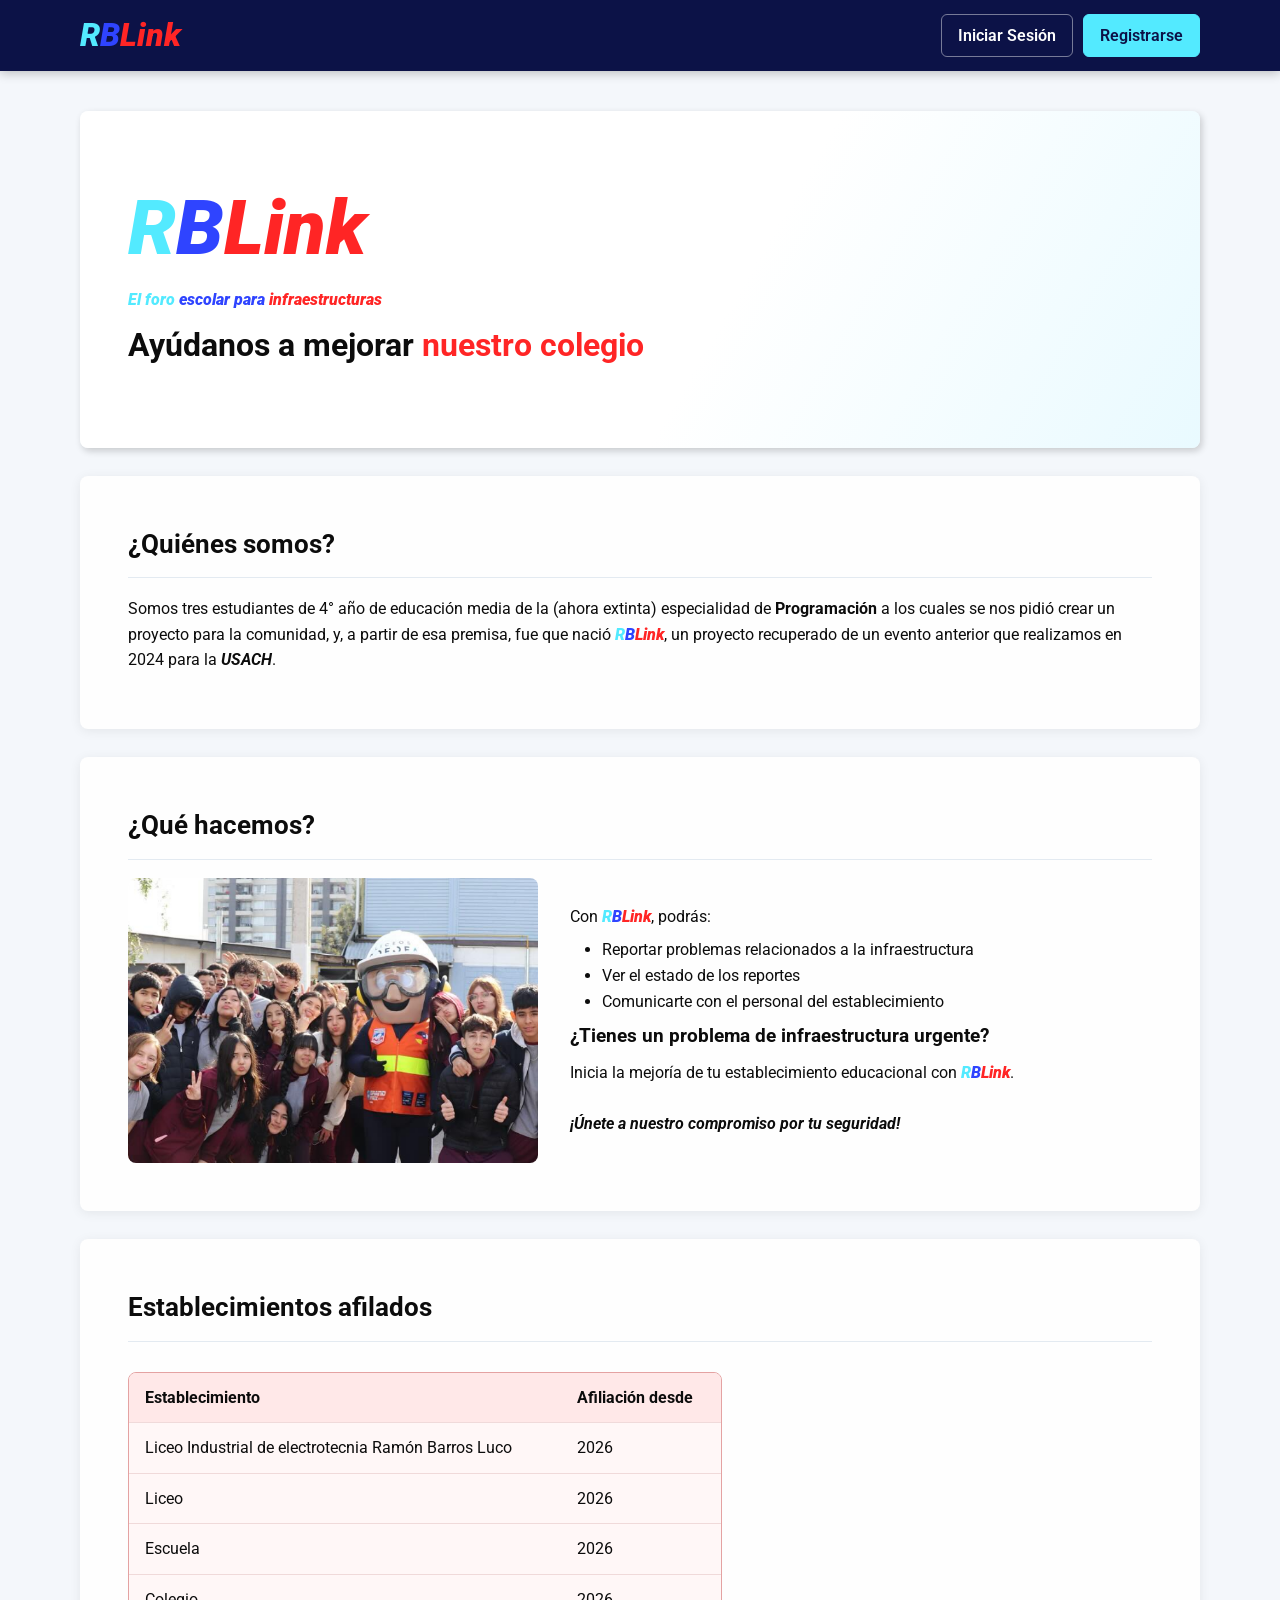
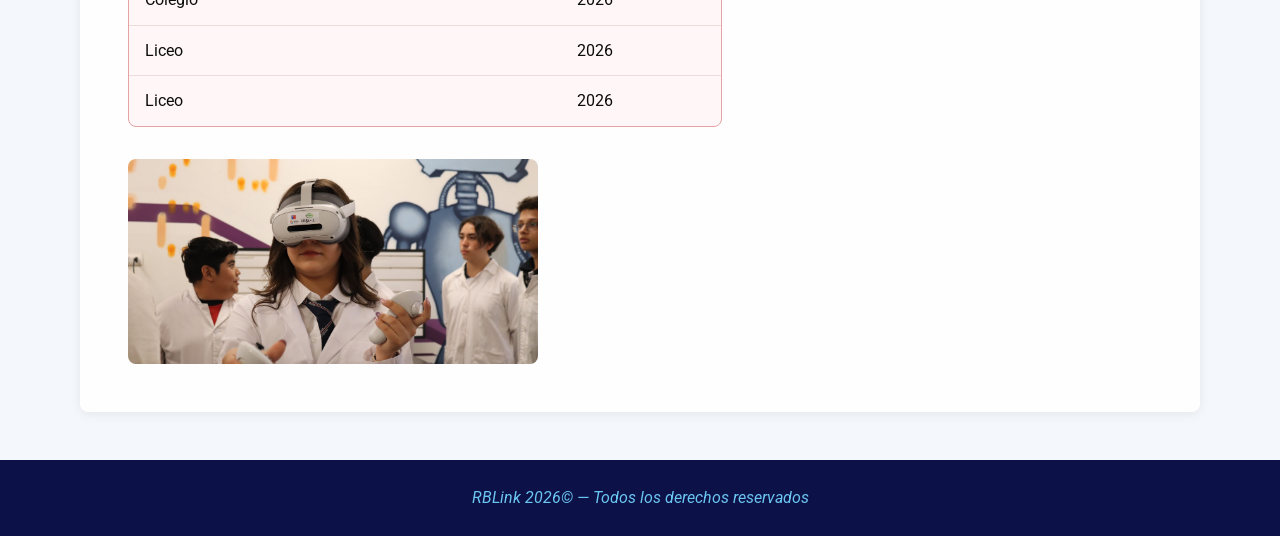
==== commit 19fc406d: "v0.yanose levii" ====
--- a/index.html
+++ b/index.html
@@ -27,10 +27,7 @@
 		</header>
 		<section>
 			<h2>¿Quiénes somos?</h2>
-			<div class='textoIm'>
-				<p>Somos tres estudiantes de 4° año de educación media de la (ahora extinta) especialidad de <b>Programación</b> a los cuales se nos pidió crear un proyecto para la comunidad, y, a partir de esa premisa, fue que nació <span class='rblink'><span class='r'>R</span><span class='b'>B</span><span class='link'>Link</span></span>, un proyecto recuperado de un evento anterior que realizamos en 2024 para la <b><i><abbr title='Universidad de Santiago de Chile'>USACH</abbr></i></b>.<br>Con nuestra plataforma, buscamos crear un canal para reportar fallas de infraestructura con facilidad y mayor claridad, haciendo que las reparaciones sean más rápidas y evitando accidentes futuros.</p>
-				<img src='./static/img/RBLink2.png'>
-			</div>
+			<p>Somos tres estudiantes de 4° año de educación media de la (ahora extinta) especialidad de <b>Programación</b> a los cuales se nos pidió crear un proyecto para la comunidad, y, a partir de esa premisa, fue que nació <span class='rblink'><span class='r'>R</span><span class='b'>B</span><span class='link'>Link</span></span>, un proyecto recuperado de un evento anterior que realizamos en 2024 para la <b><i><abbr title='Universidad de Santiago de Chile'>USACH</abbr></i></b>.</p>
 		</section>
 		<section>
 			<h2>¿Qué hacemos?</h2>
@@ -44,7 +41,7 @@
 						<li>Comunicarte con el personal del establecimiento</li>
 					</ul>
 					<h3>¿Tienes un problema de infraestructura urgente?</h3>
-					<p>Inicia la mejoría de tu establecimiento educacional con <span class='rblink'><span class='r'>R</span><span class='b'>B</span><span class='link'>Link</span></span>, si eres director, puedes solicitar una demo o negociar la implementación de nuestra plataforma en tu institución educativa.<br><b><i>¡Únete a nuestro compromiso por tu seguridad!</i></b></p>
+					<p>Inicia la mejoría de tu establecimiento educacional con <span class='rblink'><span class='r'>R</span><span class='b'>B</span><span class='link'>Link</span></span>.<br><br><b><i>¡Únete a nuestro compromiso por tu seguridad!</i></b></p>
 				</div>
 			</div>
 		</section>
--- a/static/css/colorset.css
+++ b/static/css/colorset.css
@@ -16,7 +16,7 @@
 }
 
 body {
-	background-color: var(--w);
+	background-color: #f4f7fb;
 }
 
 nav {
@@ -41,13 +41,14 @@
 }
 
 nav div a {
-	border: 1px solid;
+	border: 1px solid #ffffff55;
 }
 
 nav div a:hover {
-	border: 1px solid;
+	border-color: var(--azul);
 	background-color: var(--azul);
 	color: var(--w);
+	transform: translateY(-1px);
 }
 
 header, section {
@@ -108,7 +109,7 @@
 }
 
 section table {
-	background-color: var(--rojop)
+	background-color: var(--rojop);
 }
 
 footer {
--- a/static/css/style.css
+++ b/static/css/style.css
@@ -18,9 +18,8 @@
 	margin-left: 2rem;
 }
 
-p, li, table {
+p {
 	margin: .5rem 0;
-	font-size: 1.125rem;
 }
 
 .material-symbols-outlined {
@@ -67,11 +66,23 @@
 	font-weight: 600;
 }
 
-nav div a, button, input, select, textarea, .new-report, .quick-card, .profile-button, .logout-button {
+nav div a,
+button,
+input,
+select,
+textarea,
+.new-report,
+.quick-card,
+.profile-button,
+.logout-button {
 	transition: color .18s ease, background-color .18s ease, border-color .18s ease, box-shadow .18s ease, transform .18s ease;
 }
 
-a:focus-visible, button:focus-visible, input:focus-visible, select:focus-visible, textarea:focus-visible {
+a:focus-visible,
+button:focus-visible,
+input:focus-visible,
+select:focus-visible,
+textarea:focus-visible {
 	outline: 3px solid var(--celeste2);
 	outline-offset: 3px;
 }
@@ -117,7 +128,7 @@
 
 .textoIm {
 	display: flex;
-	flex-direction: row;
+	flex-flow: row wrap;
 	justify-content: space-around;
 	gap: 2rem;
 }
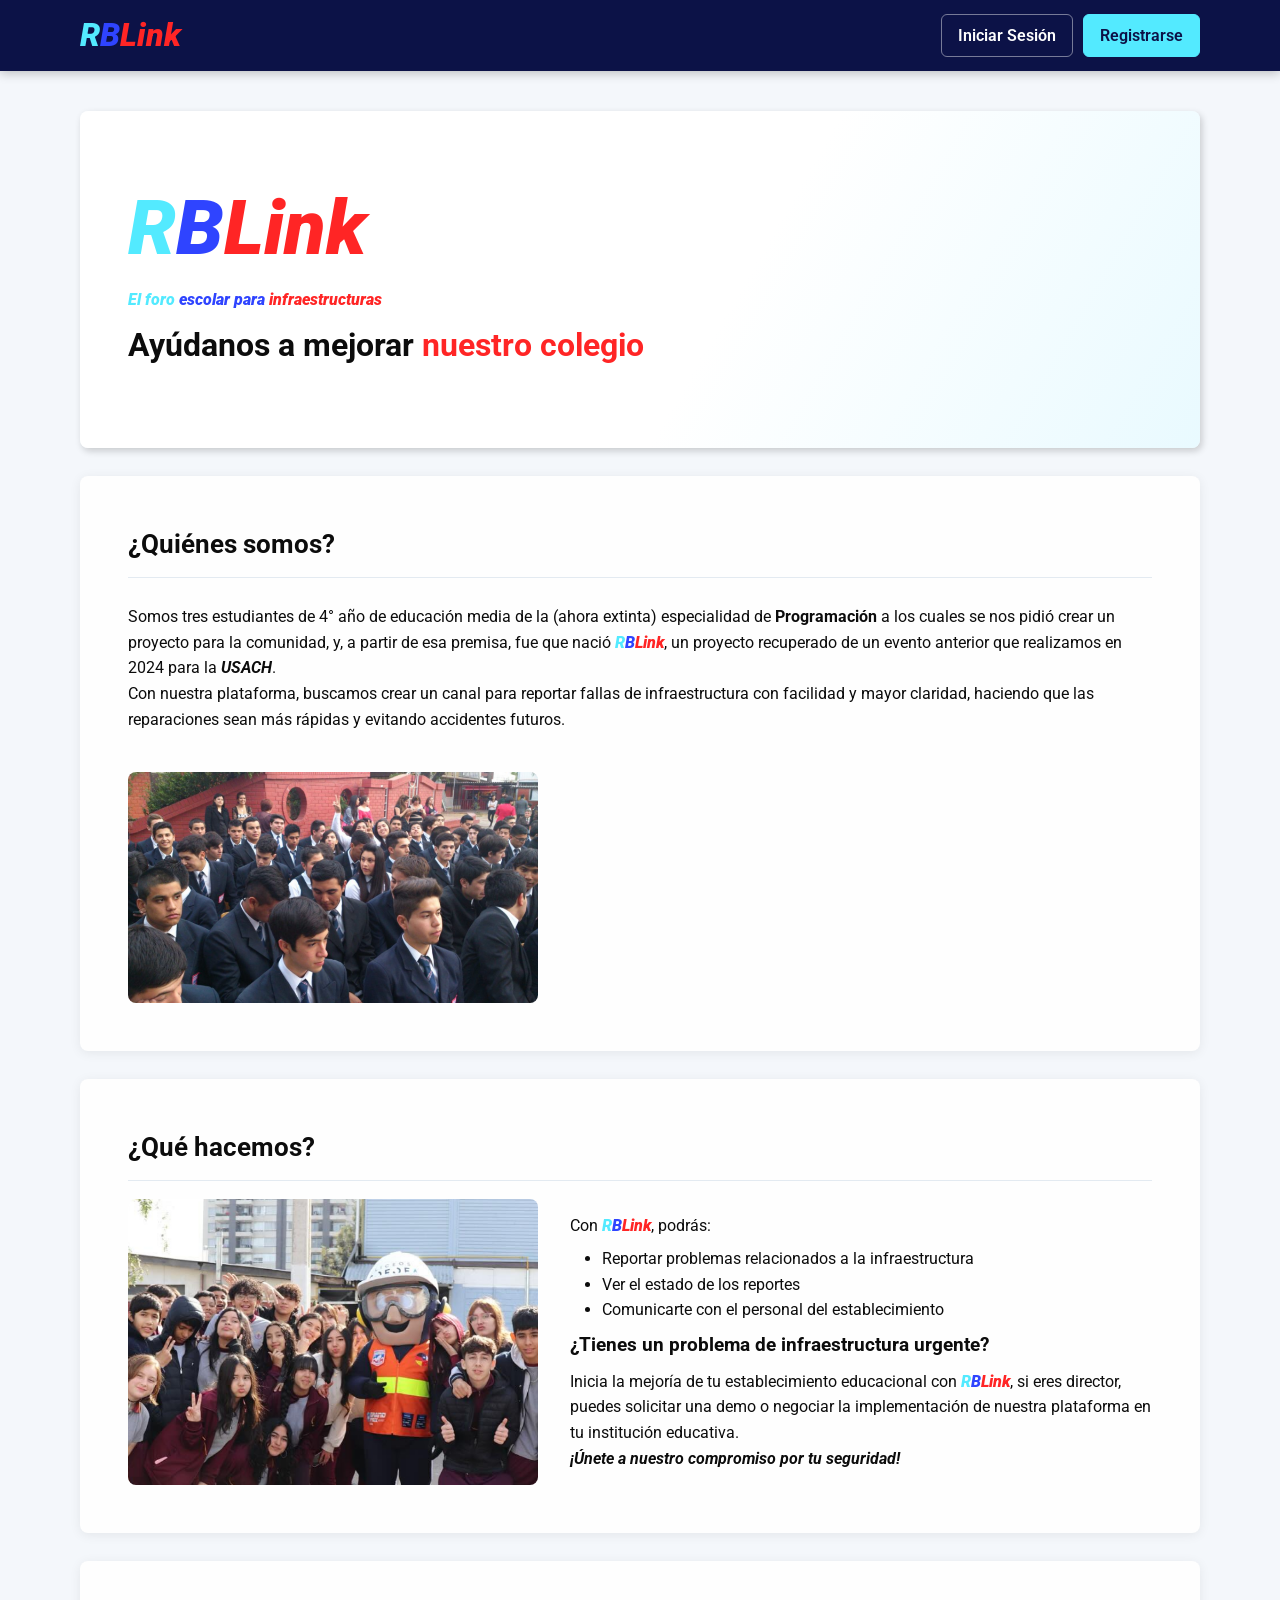
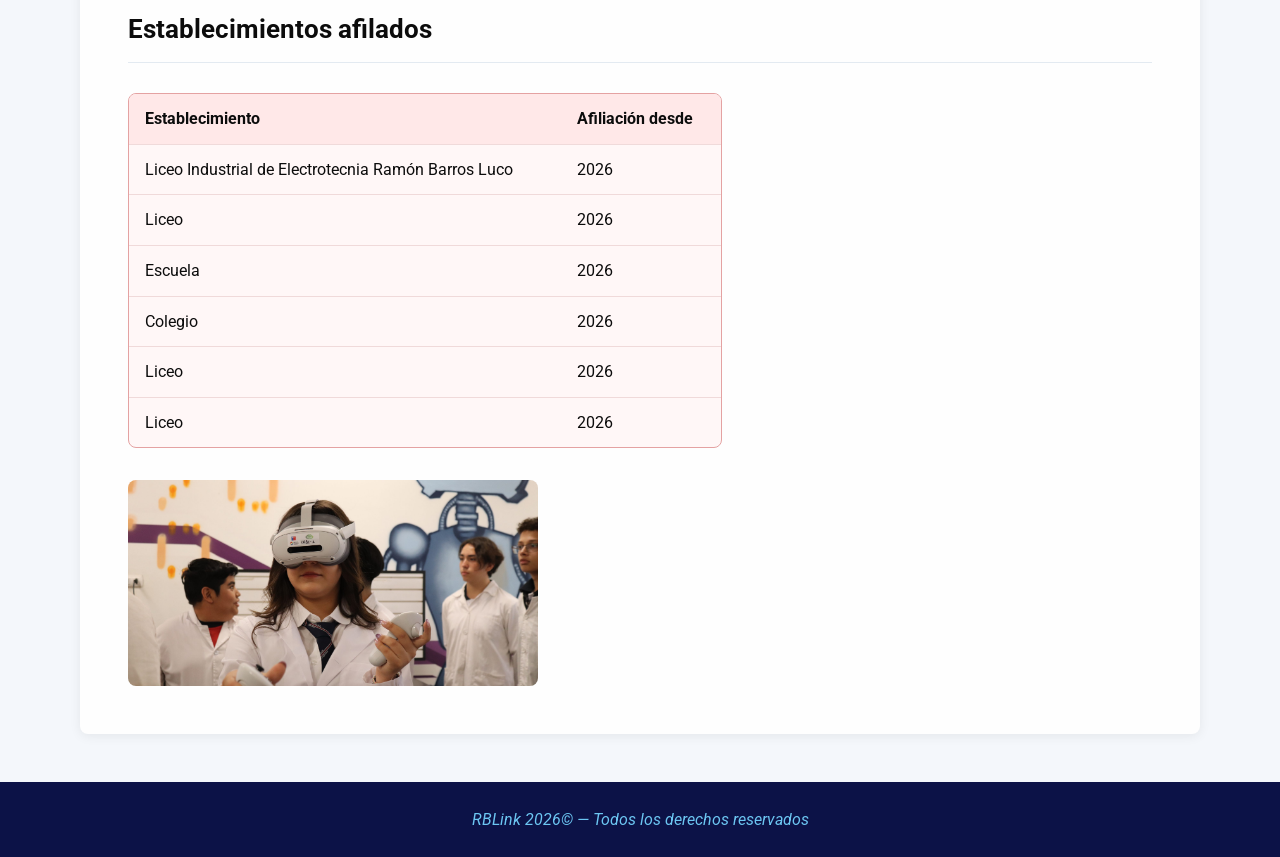
==== commit 30ce1a97: "v0.yanose levii" ====
--- a/index.html
+++ b/index.html
@@ -27,7 +27,10 @@
 		</header>
 		<section>
 			<h2>¿Quiénes somos?</h2>
-			<p>Somos tres estudiantes de 4° año de educación media de la (ahora extinta) especialidad de <b>Programación</b> a los cuales se nos pidió crear un proyecto para la comunidad, y, a partir de esa premisa, fue que nació <span class='rblink'><span class='r'>R</span><span class='b'>B</span><span class='link'>Link</span></span>, un proyecto recuperado de un evento anterior que realizamos en 2024 para la <b><i><abbr title='Universidad de Santiago de Chile'>USACH</abbr></i></b>.</p>
+			<div class='textoIm'>
+				<p>Somos tres estudiantes de 4° año de educación media de la (ahora extinta) especialidad de <b>Programación</b> a los cuales se nos pidió crear un proyecto para la comunidad, y, a partir de esa premisa, fue que nació <span class='rblink'><span class='r'>R</span><span class='b'>B</span><span class='link'>Link</span></span>, un proyecto recuperado de un evento anterior que realizamos en 2024 para la <b><i><abbr title='Universidad de Santiago de Chile'>USACH</abbr></i></b>.<br>Con nuestra plataforma, buscamos crear un canal para reportar fallas de infraestructura con facilidad y mayor claridad, haciendo que las reparaciones sean más rápidas y evitando accidentes futuros.</p>
+				<img src='./static/img/RBLink2.png'>
+			</div>
 		</section>
 		<section>
 			<h2>¿Qué hacemos?</h2>
@@ -41,7 +44,7 @@
 						<li>Comunicarte con el personal del establecimiento</li>
 					</ul>
 					<h3>¿Tienes un problema de infraestructura urgente?</h3>
-					<p>Inicia la mejoría de tu establecimiento educacional con <span class='rblink'><span class='r'>R</span><span class='b'>B</span><span class='link'>Link</span></span>.<br><br><b><i>¡Únete a nuestro compromiso por tu seguridad!</i></b></p>
+					<p>Inicia la mejoría de tu establecimiento educacional con <span class='rblink'><span class='r'>R</span><span class='b'>B</span><span class='link'>Link</span></span>, si eres director, puedes solicitar una demo o negociar la implementación de nuestra plataforma en tu institución educativa.<br><b><i>¡Únete a nuestro compromiso por tu seguridad!</i></b></p>
 				</div>
 			</div>
 		</section>
@@ -55,7 +58,7 @@
 					</thead>
 					<tbody>
 						<tr>
-							<td>Liceo Industrial de electrotecnia Ramón Barros Luco</td><td>2026</td>
+							<td>Liceo Industrial de Electrotecnia Ramón Barros Luco</td><td>2026</td>
 						</tr>
 						<tr>
 							<td>Liceo</td><td>2026</td>
